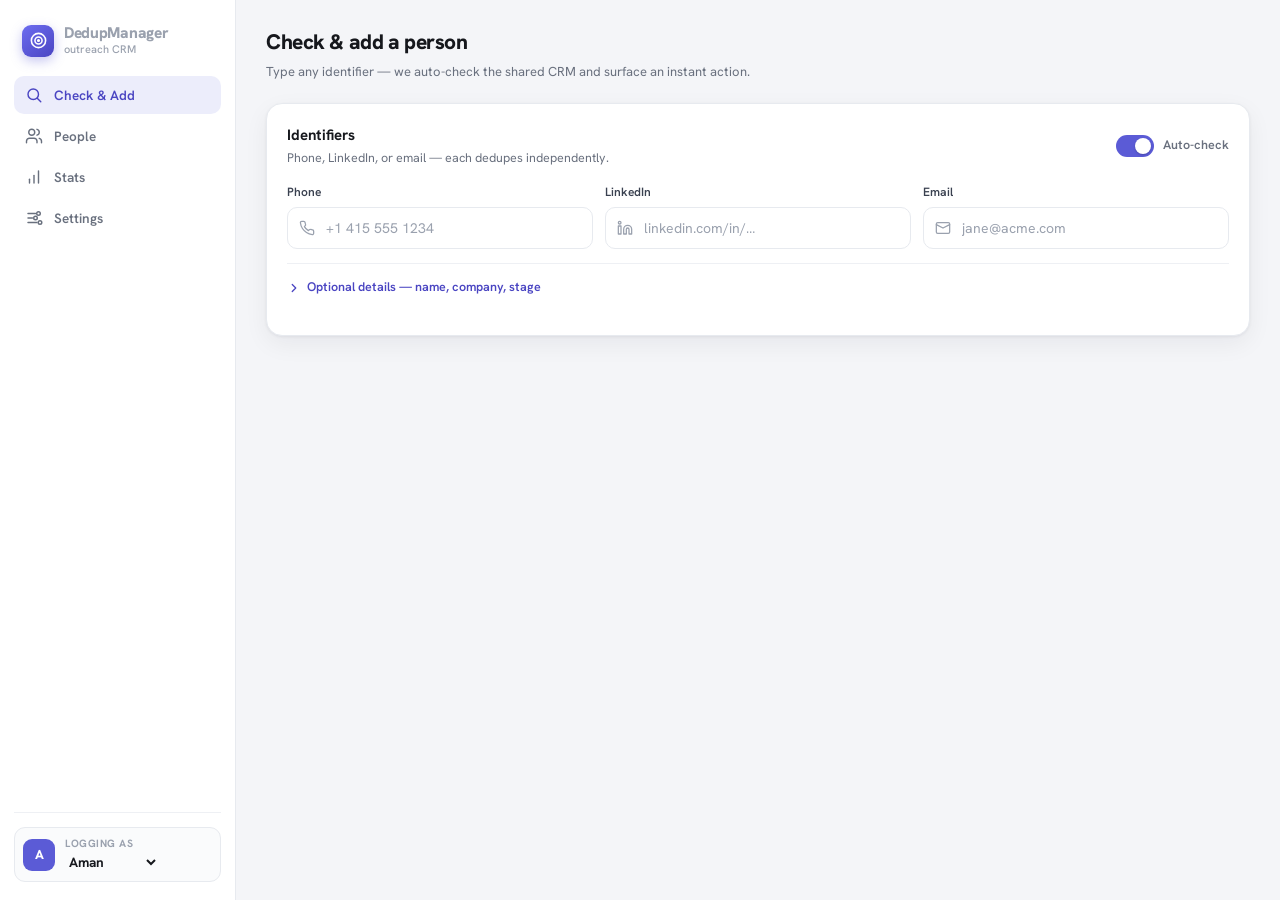
==== apps-script/Index.html @ 59e56442 "Redesign dashboard UI + smart canonicalization + one-click add UI (full redesign, vanilla / Apps Scr" ====
<!DOCTYPE html>
<html lang="en">
<head>
<base target="_top">
<meta charset="utf-8">
<meta name="viewport" content="width=device-width, initial-scale=1">
<!-- Vanilla HTML/CSS/JS only (Apps Script HtmlService sandbox — no framework/npm).
     Design: data-dense dashboard, ink + iris accent, per-stage hue system,
     Hanken Grotesk + JetBrains Mono (tabular figures), SVG icons, motion. -->
<link rel="preconnect" href="https://fonts.googleapis.com">
<link rel="preconnect" href="https://fonts.gstatic.com" crossorigin>
<link href="https://fonts.googleapis.com/css2?family=Hanken+Grotesk:wght@400;500;600;700;800&family=JetBrains+Mono:wght@400;500;600&display=swap" rel="stylesheet">
<style>
  :root{
    --bg:#f4f5f8; --surface:#ffffff; --surface-2:#fafbfc;
    --ink:#16181d; --muted:#69707e; --faint:#9aa1ae; --line:#e7eaef; --line-2:#eef0f4;
    --iris:#5b5bd6; --iris-ink:#4a45c2; --iris-soft:#ecedfb;
    --ok:#0e9f6e; --ok-soft:#e3f6ee; --warn:#d92d20; --warn-soft:#fdecea; --amber:#9a6406;
    --r:12px; --r-lg:16px;
    --sh-sm:0 1px 2px rgba(18,22,33,.05);
    --sh:0 1px 3px rgba(18,22,33,.06), 0 8px 24px rgba(18,22,33,.06);
    --sh-pop:0 12px 40px rgba(18,22,33,.14);
    --ease:cubic-bezier(.2,.7,.2,1);
  }
  *{box-sizing:border-box}
  html,body{margin:0;height:100%}
  body{background:var(--bg);color:var(--ink);
    font-family:'Hanken Grotesk',system-ui,-apple-system,sans-serif;
    font-size:14px;line-height:1.5;-webkit-font-smoothing:antialiased}
  .mono{font-family:'JetBrains Mono',ui-monospace,monospace;font-variant-numeric:tabular-nums;font-size:12.5px}
  .tnum{font-variant-numeric:tabular-nums}
  button{font-family:inherit;cursor:pointer}
  a{color:var(--iris-ink)}
  ::selection{background:var(--iris-soft)}

  /* ── App shell ─────────────────────────────────────────────── */
  .app{display:grid;grid-template-columns:236px 1fr;min-height:100vh}
  aside{background:var(--surface);border-right:1px solid var(--line);
    display:flex;flex-direction:column;padding:18px 14px;position:sticky;top:0;height:100vh}
  .brand{display:flex;align-items:center;gap:10px;padding:6px 8px 18px}
  .brand .logo{width:32px;height:32px;border-radius:9px;background:linear-gradient(140deg,#6d6df0,#4a45c2);
    display:grid;place-items:center;color:#fff;box-shadow:0 4px 12px rgba(91,91,214,.35)}
  .brand b{font-size:15.5px;font-weight:800;letter-spacing:-.02em;display:block;line-height:1.1}
  .brand span{font-size:11px;color:var(--faint);font-weight:500}
  nav{display:flex;flex-direction:column;gap:3px}
  .navbtn{display:flex;align-items:center;gap:11px;width:100%;border:0;background:transparent;
    color:var(--muted);font-weight:600;font-size:13.5px;padding:10px 11px;border-radius:10px;
    transition:background .16s var(--ease),color .16s var(--ease);text-align:left}
  .navbtn svg{width:18px;height:18px;flex:none;stroke-width:1.9}
  .navbtn:hover{background:var(--surface-2);color:var(--ink)}
  .navbtn[aria-current="page"]{background:var(--iris-soft);color:var(--iris-ink)}
  .navbtn:focus-visible{outline:2px solid var(--iris);outline-offset:2px}
  .side-foot{margin-top:auto;padding-top:14px;border-top:1px solid var(--line-2)}
  .whoami{display:flex;align-items:center;gap:10px;padding:8px;border-radius:11px;background:var(--surface-2);border:1px solid var(--line)}
  .ava{width:32px;height:32px;border-radius:9px;background:var(--iris);color:#fff;display:grid;place-items:center;
    font-weight:800;font-size:13px;flex:none}
  .whoami .lab{font-size:10.5px;color:var(--faint);font-weight:700;text-transform:uppercase;letter-spacing:.05em}
  .whoami select{border:0;background:transparent;font-family:inherit;font-weight:700;font-size:13.5px;color:var(--ink);
    padding:0;width:100%;cursor:pointer;outline:none}

  /* ── Main ──────────────────────────────────────────────────── */
  main{padding:26px 30px 80px;max-width:1080px;width:100%}
  .page-h{margin:0 0 4px;font-size:21px;font-weight:800;letter-spacing:-.02em}
  .page-sub{color:var(--muted);font-size:13px;margin:0 0 22px}
  .panel{animation:rise .32s var(--ease) both}
  @media (prefers-reduced-motion:reduce){.panel,.row-in{animation:none!important}}
  @keyframes rise{from{opacity:0;transform:translateY(8px)}to{opacity:1;transform:none}}

  .card{background:var(--surface);border:1px solid var(--line);border-radius:var(--r-lg);box-shadow:var(--sh);padding:20px}
  .card+.card{margin-top:16px}
  .card-h{display:flex;align-items:center;justify-content:space-between;gap:14px;margin-bottom:16px}
  .card-h h3{margin:0;font-size:15px;font-weight:700}
  .card-h p{margin:2px 0 0;color:var(--muted);font-size:12.5px}

  label.fl{display:block;font-weight:600;font-size:12px;color:#3a4150;margin:0 0 6px}
  .inwrap{position:relative}
  .inwrap>svg{position:absolute;left:12px;top:50%;transform:translateY(-50%);width:16px;height:16px;
    color:var(--faint);stroke-width:1.9;pointer-events:none}
  input,select,textarea{width:100%;font-family:inherit;font-size:14px;color:var(--ink);background:var(--surface);
    border:1px solid var(--line);border-radius:10px;padding:11px 12px;outline:none;transition:border .15s,box-shadow .15s}
  .inwrap input{padding-left:38px}
  input::placeholder{color:var(--faint)}
  input:focus,select:focus,textarea:focus{border-color:var(--iris);box-shadow:0 0 0 3px var(--iris-soft)}
  .grid3{display:grid;grid-template-columns:repeat(3,1fr);gap:12px}
  .field{margin-bottom:0}

  .btn{display:inline-flex;align-items:center;justify-content:center;gap:8px;border:0;border-radius:10px;
    padding:11px 16px;font-weight:700;font-size:13.5px;background:var(--ink);color:#fff;
    transition:transform .12s var(--ease),box-shadow .16s,filter .16s}
  .btn svg{width:16px;height:16px;stroke-width:2}
  .btn:hover{transform:translateY(-1px);box-shadow:0 6px 16px rgba(18,22,33,.18)}
  .btn:active{transform:translateY(0)}
  .btn:focus-visible{outline:2px solid var(--iris);outline-offset:2px}
  .btn.primary{background:var(--iris)}
  .btn.primary:hover{box-shadow:0 6px 18px rgba(91,91,214,.4)}
  .btn.ok{background:var(--ok)}
  .btn.ghost{background:var(--surface);color:var(--ink);border:1px solid var(--line)}
  .btn.ghost:hover{background:var(--surface-2);box-shadow:none}
  .btn:disabled{opacity:.5;pointer-events:none}

  /* switch */
  .switch{display:inline-flex;align-items:center;gap:9px;font-weight:600;font-size:12.5px;color:var(--muted);cursor:pointer}
  .switch input{position:absolute;opacity:0;width:0;height:0}
  .track{width:38px;height:22px;border-radius:20px;background:#cfd4dd;position:relative;transition:background .18s var(--ease);flex:none}
  .track:before{content:"";position:absolute;width:16px;height:16px;border-radius:50%;background:#fff;left:3px;top:3px;
    transition:transform .18s var(--ease);box-shadow:0 1px 2px rgba(0,0,0,.2)}
  .switch input:checked+.track{background:var(--iris)}
  .switch input:checked+.track:before{transform:translateX(16px)}
  .switch input:focus-visible+.track{outline:2px solid var(--iris);outline-offset:2px}

  /* disclosure */
  details.more{margin-top:14px;border-top:1px solid var(--line-2);padding-top:14px}
  details.more>summary{list-style:none;cursor:pointer;font-weight:600;font-size:12.5px;color:var(--iris-ink);
    display:inline-flex;align-items:center;gap:6px}
  details.more>summary::-webkit-details-marker{display:none}
  details.more>summary svg{width:14px;height:14px;transition:transform .18s var(--ease)}
  details.more[open]>summary svg{transform:rotate(90deg)}

  /* action bar + verdict */
  .actionbar{display:flex;align-items:center;gap:10px;margin-top:16px;padding-top:16px;border-top:1px solid var(--line-2);
    animation:rise .22s var(--ease) both}
  .chip{display:inline-flex;align-items:center;gap:7px;font-weight:700;font-size:12.5px;padding:6px 11px;border-radius:20px}
  .chip svg{width:14px;height:14px;stroke-width:2.2}
  .chip.ok{background:var(--ok-soft);color:#067a52}
  .chip.warn{background:var(--warn-soft);color:#b42318}
  .chip.idle{background:var(--surface-2);color:var(--muted)}
  .chip .spin{animation:spin .8s linear infinite}
  @keyframes spin{to{transform:rotate(360deg)}}
  .grow{flex:1}

  .reclist{margin-top:14px;display:flex;flex-direction:column;gap:8px}
  .rec{border:1px solid var(--line);border-radius:12px;padding:12px 14px;background:var(--surface-2);
    animation:rise .26s var(--ease) both}
  .rec .top{display:flex;align-items:center;gap:9px}
  .rec b{font-weight:700}
  .rec .meta{color:var(--muted);font-size:12px;margin-top:4px;display:flex;flex-wrap:wrap;gap:4px 10px}
  .rec .meta .mono{color:#414856}

  .pill{display:inline-block;font-size:11px;font-weight:700;padding:3px 9px;border-radius:20px;white-space:nowrap;letter-spacing:.01em}
  .matchtag{font-size:10.5px;font-weight:700;text-transform:uppercase;letter-spacing:.05em;color:var(--iris-ink);
    background:var(--iris-soft);padding:2px 7px;border-radius:6px}

  /* table */
  .tablewrap{overflow-x:auto;margin:0 -4px;border-radius:12px}
  table{width:100%;border-collapse:separate;border-spacing:0;white-space:nowrap}
  thead th{position:sticky;top:0;background:var(--surface);text-align:left;font-size:10.5px;text-transform:uppercase;
    letter-spacing:.05em;color:var(--faint);font-weight:700;padding:10px 12px;border-bottom:1px solid var(--line)}
  th.cust{color:var(--amber)}
  tbody td{padding:11px 12px;border-bottom:1px solid var(--line-2);font-size:13px;vertical-align:middle}
  tbody td.cust{background:#fffaf0}
  tbody tr{transition:background .12s}
  tbody tr:hover td{background:var(--surface-2)}
  tbody tr:hover td.cust{background:#fdf3df}
  td .nm{font-weight:600}
  td .sub{color:var(--faint);font-size:11.5px;margin-top:1px}
  td select{padding:6px 9px;border-radius:8px;font-weight:700;font-size:12px;border:1px solid var(--line)}

  /* stats */
  .kpis{display:grid;grid-template-columns:repeat(3,1fr);gap:14px;margin-bottom:16px}
  .kpi{background:var(--surface);border:1px solid var(--line);border-radius:var(--r);box-shadow:var(--sh-sm);padding:18px}
  .kpi .n{font-size:30px;font-weight:800;letter-spacing:-.03em}
  .kpi .l{color:var(--muted);font-size:12.5px;font-weight:600;margin-top:2px}
  .barrow{display:flex;align-items:center;gap:12px;margin:9px 0}
  .barrow .k{width:120px;font-weight:600;font-size:12.5px;flex:none;overflow:hidden;text-overflow:ellipsis}
  .bartrack{flex:1;height:9px;border-radius:6px;background:var(--line-2);overflow:hidden}
  .barfill{height:100%;border-radius:6px;transform-origin:left;animation:grow .5s var(--ease) both}
  @keyframes grow{from{transform:scaleX(0)}to{transform:scaleX(1)}}
  .barrow .v{width:34px;text-align:right;font-weight:700;font-size:12.5px}

  /* settings */
  .toggle{display:flex;align-items:center;justify-content:space-between;gap:16px;padding:13px 0;border-bottom:1px solid var(--line-2)}
  .toggle:last-of-type{border:0}
  .toggle .t{font-weight:600;font-size:13.5px}
  .toggle .d{color:var(--muted);font-size:12px;margin-top:1px}

  .empty{text-align:center;color:var(--muted);padding:30px;font-weight:500}
  .empty svg{width:30px;height:30px;color:var(--faint);margin-bottom:8px}
  .hide{display:none!important}

  /* toast */
  .toast{position:fixed;bottom:24px;left:50%;transform:translate(-50%,18px);background:var(--ink);color:#fff;
    padding:11px 18px;border-radius:11px;font-weight:600;font-size:13px;box-shadow:var(--sh-pop);
    opacity:0;pointer-events:none;transition:opacity .2s,transform .2s var(--ease);display:flex;align-items:center;gap:8px;z-index:100}
  .toast svg{width:16px;height:16px;color:#7fe3b3}
  .toast.show{opacity:1;transform:translate(-50%,0)}

  /* responsive */
  @media (max-width:860px){
    .app{grid-template-columns:1fr}
    aside{position:static;height:auto;flex-direction:row;align-items:center;gap:8px;padding:10px 12px;
      border-right:0;border-bottom:1px solid var(--line);overflow-x:auto}
    .brand{padding:0 6px 0 2px}.brand .txt{display:none}
    nav{flex-direction:row;gap:2px}
    .navbtn{padding:9px 11px}.navbtn .lab{display:none}
    .side-foot{margin:0 0 0 auto;padding:0;border:0}
    .whoami{padding:5px 8px}.whoami .lab{display:none}
    main{padding:20px 16px 70px}
    .grid3,.kpis{grid-template-columns:1fr}
    .actionbar{flex-wrap:wrap}
  }
</style>
</head>
<body>
<div class="app">
  <aside>
    <div class="brand">
      <span class="logo"><svg viewBox="0 0 24 24" width="19" height="19" fill="none" stroke="currentColor" stroke-width="2" stroke-linecap="round"><circle cx="12" cy="12" r="9"/><circle cx="12" cy="12" r="4.5"/><circle cx="12" cy="12" r="1" fill="currentColor"/></svg></span>
      <span class="txt"><b>DedupManager</b><span>outreach CRM</span></span>
    </div>
    <nav id="nav">
      <button class="navbtn" data-tab="check" aria-current="page" onclick="tab('check')">
        <svg viewBox="0 0 24 24" fill="none" stroke="currentColor" stroke-linecap="round" stroke-linejoin="round"><circle cx="11" cy="11" r="7"/><path d="m21 21-4.3-4.3"/></svg><span class="lab">Check &amp; Add</span></button>
      <button class="navbtn" data-tab="people" onclick="tab('people')">
        <svg viewBox="0 0 24 24" fill="none" stroke="currentColor" stroke-linecap="round" stroke-linejoin="round"><path d="M16 21v-2a4 4 0 0 0-4-4H6a4 4 0 0 0-4 4v2"/><circle cx="9" cy="7" r="4"/><path d="M22 21v-2a4 4 0 0 0-3-3.87"/><path d="M16 3.13a4 4 0 0 1 0 7.75"/></svg><span class="lab">People</span></button>
      <button class="navbtn" data-tab="stats" onclick="tab('stats')">
        <svg viewBox="0 0 24 24" fill="none" stroke="currentColor" stroke-linecap="round" stroke-linejoin="round"><line x1="12" y1="20" x2="12" y2="10"/><line x1="18" y1="20" x2="18" y2="4"/><line x1="6" y1="20" x2="6" y2="15"/></svg><span class="lab">Stats</span></button>
      <button class="navbtn" data-tab="settings" onclick="tab('settings')">
        <svg viewBox="0 0 24 24" fill="none" stroke="currentColor" stroke-linecap="round" stroke-linejoin="round"><line x1="4" y1="6" x2="14" y2="6"/><circle cx="18" cy="6" r="2.4"/><line x1="4" y1="12" x2="10" y2="12"/><circle cx="14" cy="12" r="2.4"/><line x1="4" y1="18" x2="16" y2="18"/><circle cx="20" cy="18" r="2.4"/></svg><span class="lab">Settings</span></button>
    </nav>
    <div class="side-foot">
      <div class="whoami">
        <span class="ava" id="meAva" aria-hidden="true">?</span>
        <div style="min-width:0">
          <div class="lab">Logging as</div>
          <label for="me" class="hide">Your name</label>
          <select id="me" onchange="saveMe()"></select>
        </div>
      </div>
    </div>
  </aside>

  <main>
    <!-- CHECK & ADD -->
    <section id="t-check" class="panel">
      <h1 class="page-h">Check &amp; add a person</h1>
      <p class="page-sub">Type any identifier — we auto-check the shared CRM and surface an instant action.</p>
      <div class="card">
        <div class="card-h">
          <div><h3>Identifiers</h3><p>Phone, LinkedIn, or email — each dedupes independently.</p></div>
          <label class="switch"><input type="checkbox" id="autochk" checked onchange="onAuto()"><span class="track"></span>Auto-check</label>
        </div>
        <div class="grid3">
          <div class="field"><label class="fl" for="f_phone">Phone</label>
            <div class="inwrap"><svg viewBox="0 0 24 24" fill="none" stroke="currentColor" stroke-linecap="round" stroke-linejoin="round"><path d="M22 16.9v3a2 2 0 0 1-2.2 2 19.8 19.8 0 0 1-8.6-3.1 19.5 19.5 0 0 1-6-6A19.8 19.8 0 0 1 2.1 4.2 2 2 0 0 1 4.1 2h3a2 2 0 0 1 2 1.7c.1 1 .4 1.9.7 2.8a2 2 0 0 1-.5 2.1L8.1 9.9a16 16 0 0 0 6 6l1.3-1.3a2 2 0 0 1 2.1-.4c.9.3 1.8.6 2.8.7a2 2 0 0 1 1.7 2z"/></svg>
              <input id="f_phone" inputmode="tel" placeholder="+1 415 555 1234" oninput="onId()"></div></div>
          <div class="field"><label class="fl" for="f_linkedin">LinkedIn</label>
            <div class="inwrap"><svg viewBox="0 0 24 24" fill="none" stroke="currentColor" stroke-linecap="round" stroke-linejoin="round"><path d="M16 8a6 6 0 0 1 6 6v7h-4v-7a2 2 0 0 0-4 0v7h-4v-7a6 6 0 0 1 6-6z"/><rect x="2" y="9" width="4" height="12"/><circle cx="4" cy="4" r="2"/></svg>
              <input id="f_linkedin" placeholder="linkedin.com/in/…" oninput="onId()"></div></div>
          <div class="field"><label class="fl" for="f_email">Email</label>
            <div class="inwrap"><svg viewBox="0 0 24 24" fill="none" stroke="currentColor" stroke-linecap="round" stroke-linejoin="round"><rect x="2" y="4" width="20" height="16" rx="2"/><path d="m22 7-10 5L2 7"/></svg>
              <input id="f_email" inputmode="email" placeholder="jane@acme.com" oninput="onId()"></div></div>
        </div>

        <details class="more" id="moreDet">
          <summary><svg viewBox="0 0 24 24" fill="none" stroke="currentColor" stroke-width="2.2" stroke-linecap="round" stroke-linejoin="round"><path d="m9 18 6-6-6-6"/></svg>Optional details — name, company, stage</summary>
          <div class="grid3" style="margin-top:14px">
            <div class="field"><label class="fl" for="f_name">Name</label><input id="f_name" placeholder="Jane Doe"></div>
            <div class="field"><label class="fl" for="f_company">Company</label><input id="f_company" placeholder="Acme"></div>
            <div class="field"><label class="fl" for="f_status">Stage</label><select id="f_status"></select></div>
          </div>
        </details>

        <div id="actionbar" class="actionbar hide" aria-live="polite"></div>
        <div id="reclist" class="reclist"></div>
      </div>
    </section>

    <!-- PEOPLE -->
    <section id="t-people" class="panel hide">
      <h1 class="page-h">People</h1>
      <p class="page-sub">Everyone the team has approached. Amber columns are yours, from the Sheet.</p>
      <div class="card">
        <div class="inwrap" style="margin-bottom:14px">
          <svg viewBox="0 0 24 24" fill="none" stroke="currentColor" stroke-linecap="round" stroke-linejoin="round"><circle cx="11" cy="11" r="7"/><path d="m21 21-4.3-4.3"/></svg>
          <label for="q" class="hide">Search people</label>
          <input id="q" placeholder="Search name, company, phone, email, teammate, any column…" oninput="debouncedSearch()">
        </div>
        <div class="tablewrap" id="peopleList"><div class="empty">Loading…</div></div>
      </div>
    </section>

    <!-- STATS -->
    <section id="t-stats" class="panel hide">
      <h1 class="page-h">Stats</h1>
      <p class="page-sub">Coverage across the team and the pipeline.</p>
      <div class="kpis" id="kpis"></div>
      <div class="card"><div class="card-h"><h3>By teammate</h3></div><div id="byPerson"></div></div>
      <div class="card"><div class="card-h"><h3>By stage</h3></div><div id="byStage"></div></div>
    </section>

    <!-- SETTINGS -->
    <section id="t-settings" class="panel hide">
      <h1 class="page-h">Settings</h1>
      <p class="page-sub">Stages and matching strictness. Syncs to every extension within minutes.</p>
      <div class="card">
        <div class="card-h"><div><h3>Pipeline stages</h3><p>Comma-separated. First is the default for new people.</p></div></div>
        <input id="s_stages" placeholder="New,Contacted,Replied,Meeting,Won,Lost">
        <div class="card-h" style="margin:22px 0 6px"><h3>Matching robustness</h3></div>
        <div id="knobs"></div>
        <div style="margin-top:18px"><button class="btn primary" onclick="saveSettings()">Save settings</button></div>
      </div>
    </section>
  </main>
</div>
<div class="toast" id="toast" role="status" aria-live="polite"></div>

<script>
  var TEAM = ['Aman','Vedant','Teammate 3']; // edit to your names
  var SETTINGS = {}, STAGES = ['New'];
  var KNOBS = [
    ['email_strip_plus','Ignore +tags in email','jane+sales@x.com → jane@x.com'],
    ['email_ignore_dots','Ignore dots in email','j.a.ne@gmail → jane@gmail'],
    ['linkedin_slug_only','LinkedIn slug only','Match on /in/<slug>, ignore url noise'],
    ['phone_match_last10','Phone: ignore country code','Compare the last 10 digits'],
    ['reddit_strip_prefix','Normalize Reddit handles','Strip u/ and /user/, lowercase'],
    ['fuzzy_name_company','Fuzzy name + company','Merge same name + company without a shared id']
  ];
  var PREFERRED=['name','company','phone','linkedin','email','reddit','status','added_by','updated_at','notes'];
  var HIDDEN=['id','added_at','updated_by'];
  var STAGE_MAP={'new':'slate','contacted':'sky','replied':'violet','meeting':'amber','interested':'violet',
    'qualified':'teal','negotiating':'amber','won':'emerald','closed':'emerald','lost':'rose','no-reply':'slate','no reply':'slate'};
  var HUES=['slate','sky','violet','amber','emerald','rose','teal','indigo'];
  var HUE_COLORS={slate:['#edf0f4','#48536b'],sky:['#e5f0fd','#0b68c4'],violet:['#f0ecfd','#6b45d8'],
    amber:['#fbf0da','#9a6406'],emerald:['#e1f5ec','#08875a'],rose:['#fbe9e8','#c42b26'],
    teal:['#def3f1','#0b7a74'],indigo:['#e9e9fb','#4a45c2']};

  var ICON={
    check:'<svg viewBox="0 0 24 24" fill="none" stroke="currentColor" stroke-linecap="round" stroke-linejoin="round"><path d="M22 11.1V12a10 10 0 1 1-5.9-9.1"/><path d="m9 11 3 3L22 4"/></svg>',
    warn:'<svg viewBox="0 0 24 24" fill="none" stroke="currentColor" stroke-linecap="round" stroke-linejoin="round"><path d="m21.7 18-8-14a2 2 0 0 0-3.4 0l-8 14A2 2 0 0 0 4 21h16a2 2 0 0 0 1.7-3z"/><line x1="12" y1="9" x2="12" y2="13.5"/><line x1="12" y1="17" x2="12.01" y2="17"/></svg>',
    spin:'<svg class="spin" viewBox="0 0 24 24" fill="none" stroke="currentColor" stroke-linecap="round"><path d="M21 12a9 9 0 1 1-6.2-8.5"/></svg>',
    plus:'<svg viewBox="0 0 24 24" fill="none" stroke="currentColor" stroke-linecap="round"><line x1="12" y1="5" x2="12" y2="19"/><line x1="5" y1="12" x2="19" y2="12"/></svg>',
    merge:'<svg viewBox="0 0 24 24" fill="none" stroke="currentColor" stroke-linecap="round" stroke-linejoin="round"><circle cx="18" cy="18" r="3"/><circle cx="6" cy="6" r="3"/><path d="M6 21V9a9 9 0 0 0 9 9"/></svg>',
    users:'<svg viewBox="0 0 24 24" fill="none" stroke="currentColor" stroke-linecap="round" stroke-linejoin="round"><path d="M16 21v-2a4 4 0 0 0-4-4H6a4 4 0 0 0-4 4v2"/><circle cx="9" cy="7" r="4"/></svg>'
  };

  function $(id){return document.getElementById(id)}
  function esc(s){return String(s==null?'':s).replace(/[&<>"]/g,function(m){return({'&':'&amp;','<':'&lt;','>':'&gt;','"':'&quot;'})[m]})}

  function init(){
    var sel=$('me'); TEAM.forEach(function(n){var o=document.createElement('option');o.value=n;o.textContent=n;sel.appendChild(o)});
    var saved=localStorage.getItem('dedup_me'); if(saved&&TEAM.indexOf(saved)>=0) sel.value=saved;
    setAva();
    google.script.run.withSuccessHandler(function(r){
      SETTINGS=r.settings||{};
      STAGES=String(SETTINGS.stages||'New').split(',').map(function(s){return s.trim()}).filter(Boolean);
      fillStages(); renderKnobs();
    }).apiBootstrap();
  }
  function saveMe(){localStorage.setItem('dedup_me',$('me').value);setAva()}
  function setAva(){$('meAva').textContent=($('me').value||'?').charAt(0).toUpperCase()}
  function fillStages(){$('f_status').innerHTML=STAGES.map(function(s){return '<option>'+esc(s)+'</option>'}).join('')}

  function tab(name){
    ['check','people','stats','settings'].forEach(function(t){$('t-'+t).classList.toggle('hide',t!==name)});
    document.querySelectorAll('.navbtn').forEach(function(b){
      if(b.dataset.tab===name)b.setAttribute('aria-current','page');else b.removeAttribute('aria-current')});
    var p=$('t-'+name); p.classList.remove('panel'); void p.offsetWidth; p.classList.add('panel');
    if(name==='people') doSearch();
    if(name==='stats') loadStats();
    if(name==='settings') $('s_stages').value=SETTINGS.stages||'';
  }

  // stage pill / hue
  function stageHue(name){var k=String(name||'').toLowerCase().trim();if(STAGE_MAP[k])return STAGE_MAP[k];
    var h=0;for(var i=0;i<k.length;i++)h=(h*31+k.charCodeAt(i))>>>0;return HUES[h%HUES.length]}
  function pill(name){var c=HUE_COLORS[stageHue(name)];return '<span class="pill" style="background:'+c[0]+';color:'+c[1]+'">'+esc(name||'—')+'</span>'}

  // ── Check & Add: auto-check + instant one-click add ──────────
  var autoOn=true, lastHits=[], checkTimer=null;
  function candidate(){return {phone:$('f_phone').value.trim(),linkedin:$('f_linkedin').value.trim(),
    email:$('f_email').value.trim(),name:$('f_name').value.trim(),company:$('f_company').value.trim(),status:$('f_status').value}}
  function hasId(c){return c.phone||c.linkedin||c.email}
  function onAuto(){autoOn=$('autochk').checked;onId()}

  function onId(){
    var c=candidate();
    if(!hasId(c)){hideAction();return}
    showAction(undefined);                 // instant Add button, state unknown
    if(autoOn){clearTimeout(checkTimer);checkTimer=setTimeout(runCheck,300)}
  }
  function runCheck(){
    var c=candidate(); if(!hasId(c)){hideAction();return}
    showAction(null);                      // "checking…"
    google.script.run.withSuccessHandler(function(r){lastHits=r.hits||[];showAction(lastHits)}).apiCheck(c);
  }
  function hideAction(){$('actionbar').classList.add('hide');$('reclist').innerHTML='';lastHits=[]}

  function showAction(hits){
    var bar=$('actionbar'); bar.classList.remove('hide');
    var chip;
    if(hits===undefined) chip='<span class="chip idle">'+(autoOn?ICON.spin+'ready':'fill &amp; check')+'</span>';
    else if(hits===null) chip='<span class="chip idle">'+ICON.spin+'checking…</span>';
    else if(hits.length) chip='<span class="chip warn">'+ICON.warn+'matches '+esc(hits[0].contact.name||'existing')+(hits.length>1?(' +'+(hits.length-1)):'')+'</span>';
    else chip='<span class="chip ok">'+ICON.check+'new person</span>';
    var dup=hits&&hits.length;
    var manual=autoOn?'':'<button class="btn ghost" onclick="runCheck()">Check</button>';
    bar.innerHTML=chip+'<span class="grow"></span>'+manual+
      '<button class="btn '+(dup?'primary':'ok')+'" onclick="save()">'+(dup?ICON.merge+'Merge &amp; save':ICON.plus+'Add person')+'</button>'+
      '<button class="btn ghost" onclick="resetForm()">Clear</button>';
    $('reclist').innerHTML = dup ? hits.map(recCard).join('') : '';
  }
  function recCard(h){var p=h.contact;
    return '<div class="rec"><div class="top"><b>'+esc(p.name||'(no name)')+'</b>'+
      (p.company?'<span style="color:var(--muted)"> · '+esc(p.company)+'</span>':'')+
      '<span class="grow"></span><span class="matchtag">matched '+esc(h.reason)+'</span>'+pill(p.status)+'</div>'+
      '<div class="meta"><span>owner '+esc(p.added_by)+'</span>'+ids(p)+'</div></div>'}
  function ids(p){return ['phone','linkedin','email','reddit'].filter(function(f){return p[f]})
    .map(function(f){return '<span class="mono">'+esc(String(p[f]))+'</span>'}).join('')}

  function save(){
    var c=candidate(); c.added_by=$('me').value;
    var btns=$('actionbar').querySelectorAll('button'); btns.forEach(function(b){b.disabled=true});
    google.script.run.withSuccessHandler(function(res){
      if(res.ok){toast(res.merged?'Merged into existing record':'Person added');resetForm()}
      else{toast('Error: '+res.error);btns.forEach(function(b){b.disabled=false})}
    }).apiUpsert(c);
  }
  function resetForm(){['f_phone','f_linkedin','f_email','f_name','f_company'].forEach(function(i){$(i).value=''});
    $('moreDet').open=false; hideAction()}

  // ── People ───────────────────────────────────────────────────
  var searchTimer=null;
  function debouncedSearch(){clearTimeout(searchTimer);searchTimer=setTimeout(doSearch,220)}
  function doSearch(){google.script.run.withSuccessHandler(renderPeople).apiSearch($('q').value)}
  function renderPeople(r){
    if(!r.contacts.length){$('peopleList').innerHTML='<div class="empty">'+ICON.users+'<div>No people yet. Add your first from “Check &amp; Add”.</div></div>';return}
    var seen={}; r.contacts.forEach(function(c){for(var k in c)seen[k]=1});
    var cols=PREFERRED.filter(function(k){return seen[k]})
      .concat(Object.keys(seen).filter(function(k){return PREFERRED.indexOf(k)<0&&HIDDEN.indexOf(k)<0}));
    var custom=cols.filter(function(k){return PREFERRED.indexOf(k)<0});
    var head=cols.map(function(k){return '<th'+(custom.indexOf(k)>=0?' class="cust"':'')+'>'+esc(k)+'</th>'}).join('');
    var body=r.contacts.map(function(c){
      return '<tr>'+cols.map(function(k){
        var isC=custom.indexOf(k)>=0, cc=isC?' class="cust"':'';
        if(k==='status'){var hue=HUE_COLORS[stageHue(c.status)];
          return '<td><select aria-label="Stage" style="background:'+hue[0]+';color:'+hue[1]+';border-color:transparent" onchange="updateStatus(\''+esc(c.id)+'\',this.value,this)">'+
            STAGES.map(function(s){return '<option'+(s===c.status?' selected':'')+'>'+esc(s)+'</option>'}).join('')+'</select></td>'}
        if(k==='name')return '<td><div class="nm">'+esc(c.name||'—')+'</div>'+(c.linkedin||c.email?'<div class="sub mono">'+esc(c.linkedin||c.email)+'</div>':'')+'</td>';
        if(k==='phone'||k==='email'||k==='linkedin'||k==='reddit')return '<td'+cc+'><span class="mono">'+esc(trunc(c[k]))+'</span></td>';
        if(k==='updated_at')return '<td'+cc+'>'+fmtDate(c[k])+'</td>';
        return '<td'+cc+'>'+esc(trunc(c[k]))+'</td>';
      }).join('')+'</tr>';
    }).join('');
    $('peopleList').innerHTML='<table><thead><tr>'+head+'</tr></thead><tbody>'+body+'</tbody></table>';
  }
  function trunc(v){v=v==null?'':String(v);return v.length>52?v.slice(0,49)+'…':v}
  function updateStatus(id,status,el){
    if(el){var c=HUE_COLORS[stageHue(status)];el.style.background=c[0];el.style.color=c[1]}
    google.script.run.withSuccessHandler(function(){toast('Stage updated')}).apiUpdate({id:id,status:status,added_by:$('me').value});
  }

  // ── Stats ────────────────────────────────────────────────────
  function loadStats(){
    google.script.run.withSuccessHandler(function(s){
      $('kpis').innerHTML=kpi(s.total,'People in CRM')+kpi(Object.keys(s.byPerson).length,'Active teammates')+kpi(Object.keys(s.byStage).length,'Stages in use');
      $('byPerson').innerHTML=bars(s.byPerson,false);$('byStage').innerHTML=bars(s.byStage,true);
    }).apiStats();
  }
  function kpi(n,l){return '<div class="kpi"><div class="n tnum">'+n+'</div><div class="l">'+esc(l)+'</div></div>'}
  function bars(obj,byStage){
    var keys=Object.keys(obj).sort(function(a,b){return obj[b]-obj[a]});
    if(!keys.length)return '<div class="empty">No data yet.</div>';
    var max=Math.max.apply(null,keys.map(function(k){return obj[k]}));
    return keys.map(function(k){var col=byStage?HUE_COLORS[stageHue(k)][1]:'var(--iris)';
      return '<div class="barrow"><div class="k">'+esc(k)+'</div><div class="bartrack">'+
        '<div class="barfill" style="width:'+Math.max(5,obj[k]/max*100)+'%;background:'+col+'"></div></div>'+
        '<div class="v tnum">'+obj[k]+'</div></div>'}).join('');
  }

  // ── Settings ─────────────────────────────────────────────────
  function renderKnobs(){
    $('knobs').innerHTML=KNOBS.map(function(k){var on=!!SETTINGS[k[0]];
      return '<div class="toggle"><div><div class="t">'+esc(k[1])+'</div><div class="d">'+esc(k[2])+'</div></div>'+
        '<label class="switch"><input type="checkbox" id="k_'+k[0]+'"'+(on?' checked':'')+'><span class="track"></span></label></div>';
    }).join('')+
    '<div class="toggle"><div><div class="t">Fuzzy threshold</div><div class="d">0.70 loose – 0.95 strict</div></div>'+
    '<input id="k_fuzzy_threshold" class="tnum" type="number" step="0.05" min="0.5" max="0.99" value="'+(SETTINGS.fuzzy_threshold||0.85)+'" style="width:92px"></div>';
  }
  function saveSettings(){
    var patch={}; KNOBS.forEach(function(k){patch[k[0]]=$('k_'+k[0]).checked});
    patch.fuzzy_threshold=Number($('k_fuzzy_threshold').value)||0.85;
    patch.stages=$('s_stages').value.trim()||SETTINGS.stages;
    google.script.run.withSuccessHandler(function(r){
      SETTINGS=r.settings; STAGES=String(SETTINGS.stages||'New').split(',').map(function(s){return s.trim()}).filter(Boolean);
      fillStages(); toast('Settings saved');
    }).apiSettings(patch);
  }

  // ── utils ────────────────────────────────────────────────────
  function fmtDate(iso){var d=new Date(iso);return isNaN(d)?esc(iso):d.toLocaleDateString(undefined,{month:'short',day:'numeric'})}
  function toast(m){var t=$('toast');t.innerHTML=ICON.check+esc(m);t.classList.add('show');clearTimeout(toast._t);toast._t=setTimeout(function(){t.classList.remove('show')},2400)}
  init();
</script>
</body>
</html>
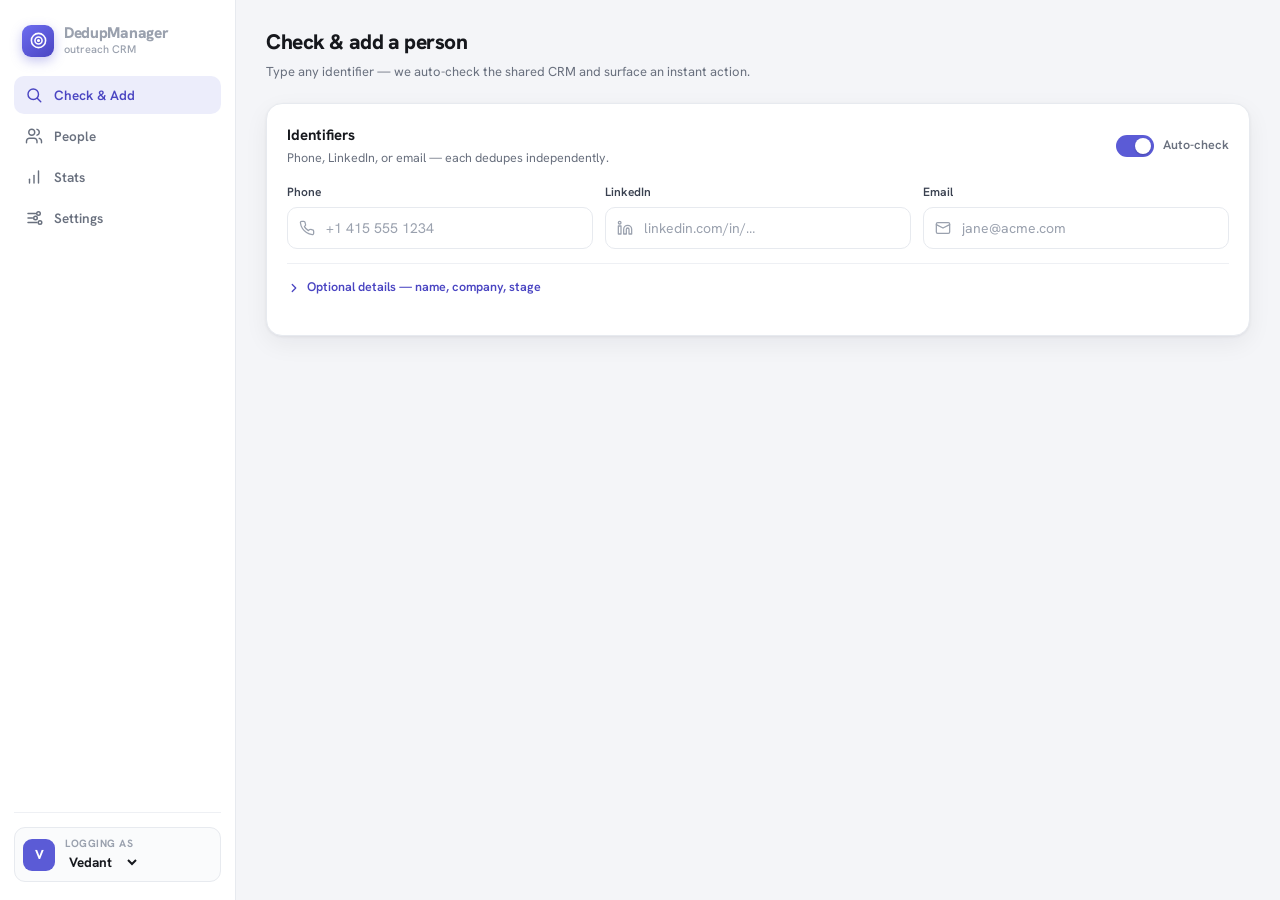
==== commit 14e41b43: "Set real team names: Vedant, Rahul, Saksham Co-Authored-By: Claude Opus 4.8 <noreply@anthropic.com>" ====
--- a/apps-script/Index.html
+++ b/apps-script/Index.html
@@ -154,6 +154,12 @@
   td .nm{font-weight:600}
   td .sub{color:var(--faint);font-size:11.5px;margin-top:1px}
   td select{padding:6px 9px;border-radius:8px;font-weight:700;font-size:12px;border:1px solid var(--line)}
+  .del{display:inline-flex;align-items:center;justify-content:center;border:1px solid var(--line);background:var(--surface);
+    color:var(--faint);border-radius:8px;width:30px;height:30px;padding:0;transition:.14s var(--ease)}
+  .del svg{width:15px;height:15px;stroke-width:1.9}
+  .del:hover{color:var(--warn);border-color:var(--warn-soft);background:var(--warn-soft)}
+  .del:focus-visible{outline:2px solid var(--warn);outline-offset:2px}
+  .del.arm{width:auto;padding:0 11px;font-weight:700;font-size:12px;color:#fff;background:var(--warn);border-color:var(--warn)}
 
   /* stats */
   .kpis{display:grid;grid-template-columns:repeat(3,1fr);gap:14px;margin-bottom:16px}
@@ -305,7 +311,7 @@
 <div class="toast" id="toast" role="status" aria-live="polite"></div>
 
 <script>
-  var TEAM = ['Aman','Vedant','Teammate 3']; // edit to your names
+  var TEAM = ['Vedant','Rahul','Saksham']; // edit to your names
   var SETTINGS = {}, STAGES = ['New'];
   var KNOBS = [
     ['email_strip_plus','Ignore +tags in email','jane+sales@x.com → jane@x.com'],
@@ -330,7 +336,8 @@
     spin:'<svg class="spin" viewBox="0 0 24 24" fill="none" stroke="currentColor" stroke-linecap="round"><path d="M21 12a9 9 0 1 1-6.2-8.5"/></svg>',
     plus:'<svg viewBox="0 0 24 24" fill="none" stroke="currentColor" stroke-linecap="round"><line x1="12" y1="5" x2="12" y2="19"/><line x1="5" y1="12" x2="19" y2="12"/></svg>',
     merge:'<svg viewBox="0 0 24 24" fill="none" stroke="currentColor" stroke-linecap="round" stroke-linejoin="round"><circle cx="18" cy="18" r="3"/><circle cx="6" cy="6" r="3"/><path d="M6 21V9a9 9 0 0 0 9 9"/></svg>',
-    users:'<svg viewBox="0 0 24 24" fill="none" stroke="currentColor" stroke-linecap="round" stroke-linejoin="round"><path d="M16 21v-2a4 4 0 0 0-4-4H6a4 4 0 0 0-4 4v2"/><circle cx="9" cy="7" r="4"/></svg>'
+    users:'<svg viewBox="0 0 24 24" fill="none" stroke="currentColor" stroke-linecap="round" stroke-linejoin="round"><path d="M16 21v-2a4 4 0 0 0-4-4H6a4 4 0 0 0-4 4v2"/><circle cx="9" cy="7" r="4"/></svg>',
+    trash:'<svg viewBox="0 0 24 24" fill="none" stroke="currentColor" stroke-linecap="round" stroke-linejoin="round"><path d="M3 6h18"/><path d="M8 6V4a1 1 0 0 1 1-1h6a1 1 0 0 1 1 1v2m2 0v14a2 2 0 0 1-2 2H7a2 2 0 0 1-2-2V6"/><line x1="10" y1="11" x2="10" y2="17"/><line x1="14" y1="11" x2="14" y2="17"/></svg>'
   };
 
   function $(id){return document.getElementById(id)}
@@ -366,7 +373,7 @@
   function pill(name){var c=HUE_COLORS[stageHue(name)];return '<span class="pill" style="background:'+c[0]+';color:'+c[1]+'">'+esc(name||'—')+'</span>'}
 
   // ── Check & Add: auto-check + instant one-click add ──────────
-  var autoOn=true, lastHits=[], checkTimer=null;
+  var autoOn=true, lastHits=[], checkTimer=null, checkSeq=0;
   function candidate(){return {phone:$('f_phone').value.trim(),linkedin:$('f_linkedin').value.trim(),
     email:$('f_email').value.trim(),name:$('f_name').value.trim(),company:$('f_company').value.trim(),status:$('f_status').value}}
   function hasId(c){return c.phone||c.linkedin||c.email}
@@ -374,14 +381,19 @@
 
   function onId(){
     var c=candidate();
+    checkSeq++;                            // any edit invalidates in-flight checks
     if(!hasId(c)){hideAction();return}
     showAction(undefined);                 // instant Add button, state unknown
-    if(autoOn){clearTimeout(checkTimer);checkTimer=setTimeout(runCheck,300)}
+    if(autoOn){clearTimeout(checkTimer);checkTimer=setTimeout(runCheck,400)}
   }
   function runCheck(){
     var c=candidate(); if(!hasId(c)){hideAction();return}
     showAction(null);                      // "checking…"
-    google.script.run.withSuccessHandler(function(r){lastHits=r.hits||[];showAction(lastHits)}).apiCheck(c);
+    var my=++checkSeq;
+    google.script.run.withSuccessHandler(function(r){
+      if(my!==checkSeq) return;            // stale reply (input changed since) — ignore
+      lastHits=r.hits||[]; showAction(lastHits);
+    }).apiCheck(c);
   }
   function hideAction(){$('actionbar').classList.add('hide');$('reclist').innerHTML='';lastHits=[]}
 
@@ -428,7 +440,7 @@
     var cols=PREFERRED.filter(function(k){return seen[k]})
       .concat(Object.keys(seen).filter(function(k){return PREFERRED.indexOf(k)<0&&HIDDEN.indexOf(k)<0}));
     var custom=cols.filter(function(k){return PREFERRED.indexOf(k)<0});
-    var head=cols.map(function(k){return '<th'+(custom.indexOf(k)>=0?' class="cust"':'')+'>'+esc(k)+'</th>'}).join('');
+    var head=cols.map(function(k){return '<th'+(custom.indexOf(k)>=0?' class="cust"':'')+'>'+esc(k)+'</th>'}).join('')+'<th></th>';
     var body=r.contacts.map(function(c){
       return '<tr>'+cols.map(function(k){
         var isC=custom.indexOf(k)>=0, cc=isC?' class="cust"':'';
@@ -439,7 +451,7 @@
         if(k==='phone'||k==='email'||k==='linkedin'||k==='reddit')return '<td'+cc+'><span class="mono">'+esc(trunc(c[k]))+'</span></td>';
         if(k==='updated_at')return '<td'+cc+'>'+fmtDate(c[k])+'</td>';
         return '<td'+cc+'>'+esc(trunc(c[k]))+'</td>';
-      }).join('')+'</tr>';
+      }).join('')+'<td><button class="del" aria-label="Delete '+esc(c.name||'person')+'" title="Delete" onclick="delPerson(\''+esc(c.id)+'\',this)">'+ICON.trash+'</button></td></tr>';
     }).join('');
     $('peopleList').innerHTML='<table><thead><tr>'+head+'</tr></thead><tbody>'+body+'</tbody></table>';
   }
@@ -447,6 +459,15 @@
   function updateStatus(id,status,el){
     if(el){var c=HUE_COLORS[stageHue(status)];el.style.background=c[0];el.style.color=c[1]}
     google.script.run.withSuccessHandler(function(){toast('Stage updated')}).apiUpdate({id:id,status:status,added_by:$('me').value});
+  }
+  function delPerson(id,el){
+    if(el.dataset.armed==='1'){
+      el.disabled=true;
+      google.script.run.withSuccessHandler(function(r){toast(r.ok?'Person deleted':'Error: '+r.error);doSearch()}).apiDelete({id:id});
+      return;
+    }
+    el.dataset.armed='1'; el.classList.add('arm'); el.innerHTML='Delete?';
+    clearTimeout(el._t); el._t=setTimeout(function(){el.dataset.armed='0';el.classList.remove('arm');el.innerHTML=ICON.trash},2600);
   }
 
   // ── Stats ────────────────────────────────────────────────────
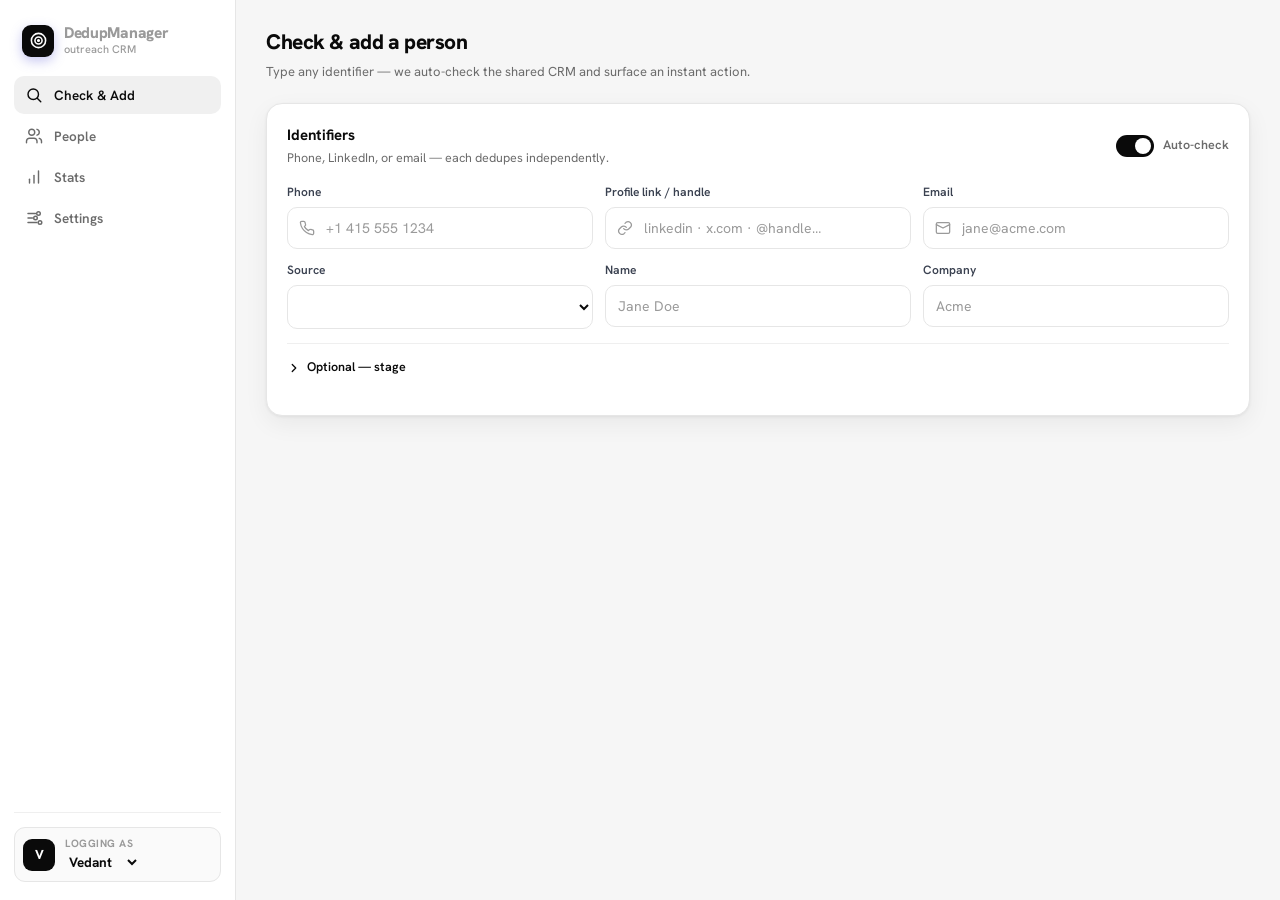
==== commit 9c7c2707: "Black & white redesign + live active/manual mode switch (no reload) - content.js: storage.onChanged " ====
--- a/apps-script/Index.html
+++ b/apps-script/Index.html
@@ -12,14 +12,14 @@
 <link href="https://fonts.googleapis.com/css2?family=Hanken+Grotesk:wght@400;500;600;700;800&family=JetBrains+Mono:wght@400;500;600&display=swap" rel="stylesheet">
 <style>
   :root{
-    --bg:#f4f5f8; --surface:#ffffff; --surface-2:#fafbfc;
-    --ink:#16181d; --muted:#69707e; --faint:#9aa1ae; --line:#e7eaef; --line-2:#eef0f4;
-    --iris:#5b5bd6; --iris-ink:#4a45c2; --iris-soft:#ecedfb;
-    --ok:#0e9f6e; --ok-soft:#e3f6ee; --warn:#d92d20; --warn-soft:#fdecea; --amber:#9a6406;
+    --bg:#f6f6f6; --surface:#ffffff; --surface-2:#fafafa;
+    --ink:#0a0a0a; --muted:#6b6b6b; --faint:#9a9a9a; --line:#e6e6e6; --line-2:#efefef;
+    --iris:#0a0a0a; --iris-ink:#0a0a0a; --iris-soft:#f0f0f0;
+    --ok:#0a0a0a; --ok-soft:#f4f4f4; --warn:#0a0a0a; --warn-soft:#0a0a0a; --amber:#3a3a3a;
     --r:12px; --r-lg:16px;
-    --sh-sm:0 1px 2px rgba(18,22,33,.05);
-    --sh:0 1px 3px rgba(18,22,33,.06), 0 8px 24px rgba(18,22,33,.06);
-    --sh-pop:0 12px 40px rgba(18,22,33,.14);
+    --sh-sm:0 1px 2px rgba(0,0,0,.05);
+    --sh:0 1px 3px rgba(0,0,0,.06), 0 8px 24px rgba(0,0,0,.06);
+    --sh-pop:0 12px 40px rgba(0,0,0,.16);
     --ease:cubic-bezier(.2,.7,.2,1);
   }
   *{box-sizing:border-box}
@@ -38,7 +38,7 @@
   aside{background:var(--surface);border-right:1px solid var(--line);
     display:flex;flex-direction:column;padding:18px 14px;position:sticky;top:0;height:100vh}
   .brand{display:flex;align-items:center;gap:10px;padding:6px 8px 18px}
-  .brand .logo{width:32px;height:32px;border-radius:9px;background:linear-gradient(140deg,#6d6df0,#4a45c2);
+  .brand .logo{width:32px;height:32px;border-radius:9px;background:#0a0a0a;
     display:grid;place-items:center;color:#fff;box-shadow:0 4px 12px rgba(91,91,214,.35)}
   .brand b{font-size:15.5px;font-weight:800;letter-spacing:-.02em;display:block;line-height:1.1}
   .brand span{font-size:11px;color:var(--faint);font-weight:500}
@@ -121,9 +121,9 @@
     animation:rise .22s var(--ease) both}
   .chip{display:inline-flex;align-items:center;gap:7px;font-weight:700;font-size:12.5px;padding:6px 11px;border-radius:20px}
   .chip svg{width:14px;height:14px;stroke-width:2.2}
-  .chip.ok{background:var(--ok-soft);color:#067a52}
-  .chip.warn{background:var(--warn-soft);color:#b42318}
-  .chip.idle{background:var(--surface-2);color:var(--muted)}
+  .chip.ok{background:#f2f2f2;color:#0a0a0a;border:1px solid var(--line)}
+  .chip.warn{background:#0a0a0a;color:#fff}
+  .chip.idle{background:var(--surface-2);color:var(--muted);border:1px solid var(--line)}
   .chip .spin{animation:spin .8s linear infinite}
   @keyframes spin{to{transform:rotate(360deg)}}
   .grow{flex:1}
@@ -147,10 +147,10 @@
     letter-spacing:.05em;color:var(--faint);font-weight:700;padding:10px 12px;border-bottom:1px solid var(--line)}
   th.cust{color:var(--amber)}
   tbody td{padding:11px 12px;border-bottom:1px solid var(--line-2);font-size:13px;vertical-align:middle}
-  tbody td.cust{background:#fffaf0}
+  tbody td.cust{background:#f7f7f7}
   tbody tr{transition:background .12s}
   tbody tr:hover td{background:var(--surface-2)}
-  tbody tr:hover td.cust{background:#fdf3df}
+  tbody tr:hover td.cust{background:#efefef}
   td .nm{font-weight:600}
   td .sub{color:var(--faint);font-size:11.5px;margin-top:1px}
   td select{padding:6px 9px;border-radius:8px;font-weight:700;font-size:12px;border:1px solid var(--line)}
@@ -249,20 +249,25 @@
           <div class="field"><label class="fl" for="f_phone">Phone</label>
             <div class="inwrap"><svg viewBox="0 0 24 24" fill="none" stroke="currentColor" stroke-linecap="round" stroke-linejoin="round"><path d="M22 16.9v3a2 2 0 0 1-2.2 2 19.8 19.8 0 0 1-8.6-3.1 19.5 19.5 0 0 1-6-6A19.8 19.8 0 0 1 2.1 4.2 2 2 0 0 1 4.1 2h3a2 2 0 0 1 2 1.7c.1 1 .4 1.9.7 2.8a2 2 0 0 1-.5 2.1L8.1 9.9a16 16 0 0 0 6 6l1.3-1.3a2 2 0 0 1 2.1-.4c.9.3 1.8.6 2.8.7a2 2 0 0 1 1.7 2z"/></svg>
               <input id="f_phone" inputmode="tel" placeholder="+1 415 555 1234" oninput="onId()"></div></div>
-          <div class="field"><label class="fl" for="f_linkedin">LinkedIn</label>
-            <div class="inwrap"><svg viewBox="0 0 24 24" fill="none" stroke="currentColor" stroke-linecap="round" stroke-linejoin="round"><path d="M16 8a6 6 0 0 1 6 6v7h-4v-7a2 2 0 0 0-4 0v7h-4v-7a6 6 0 0 1 6-6z"/><rect x="2" y="9" width="4" height="12"/><circle cx="4" cy="4" r="2"/></svg>
-              <input id="f_linkedin" placeholder="linkedin.com/in/…" oninput="onId()"></div></div>
+          <div class="field"><label class="fl" for="f_link">Profile link / handle</label>
+            <div class="inwrap"><svg viewBox="0 0 24 24" fill="none" stroke="currentColor" stroke-linecap="round" stroke-linejoin="round"><path d="M10 13a5 5 0 0 0 7.5.5l3-3a5 5 0 0 0-7-7l-1.5 1.5"/><path d="M14 11a5 5 0 0 0-7.5-.5l-3 3a5 5 0 0 0 7 7l1.5-1.5"/></svg>
+              <input id="f_link" placeholder="linkedin · x.com · @handle…" oninput="onId()"></div></div>
           <div class="field"><label class="fl" for="f_email">Email</label>
             <div class="inwrap"><svg viewBox="0 0 24 24" fill="none" stroke="currentColor" stroke-linecap="round" stroke-linejoin="round"><rect x="2" y="4" width="20" height="16" rx="2"/><path d="m22 7-10 5L2 7"/></svg>
               <input id="f_email" inputmode="email" placeholder="jane@acme.com" oninput="onId()"></div></div>
         </div>
 
+        <div class="grid3" style="margin-top:12px">
+          <div class="field"><label class="fl" for="f_source">Source</label><select id="f_source" onchange="onId()"></select></div>
+          <div class="field"><label class="fl" for="f_name">Name</label><input id="f_name" placeholder="Jane Doe" oninput="onId()"></div>
+          <div class="field"><label class="fl" for="f_company">Company</label><input id="f_company" placeholder="Acme"></div>
+        </div>
+
         <details class="more" id="moreDet">
-          <summary><svg viewBox="0 0 24 24" fill="none" stroke="currentColor" stroke-width="2.2" stroke-linecap="round" stroke-linejoin="round"><path d="m9 18 6-6-6-6"/></svg>Optional details — name, company, stage</summary>
+          <summary><svg viewBox="0 0 24 24" fill="none" stroke="currentColor" stroke-width="2.2" stroke-linecap="round" stroke-linejoin="round"><path d="m9 18 6-6-6-6"/></svg>Optional — stage</summary>
           <div class="grid3" style="margin-top:14px">
-            <div class="field"><label class="fl" for="f_name">Name</label><input id="f_name" placeholder="Jane Doe"></div>
-            <div class="field"><label class="fl" for="f_company">Company</label><input id="f_company" placeholder="Acme"></div>
             <div class="field"><label class="fl" for="f_status">Stage</label><select id="f_status"></select></div>
+            <div></div><div></div>
           </div>
         </details>
 
@@ -301,6 +306,8 @@
       <div class="card">
         <div class="card-h"><div><h3>Pipeline stages</h3><p>Comma-separated. First is the default for new people.</p></div></div>
         <input id="s_stages" placeholder="New,Contacted,Replied,Meeting,Won,Lost">
+        <div class="card-h" style="margin:22px 0 6px"><div><h3>Sources / channels</h3><p>The list you pick from when logging where you connected.</p></div></div>
+        <input id="s_sources" placeholder="LinkedIn,Email,Phone,WhatsApp,Slack,Twitter/X,Reddit,Other">
         <div class="card-h" style="margin:22px 0 6px"><h3>Matching robustness</h3></div>
         <div id="knobs"></div>
         <div style="margin-top:18px"><button class="btn primary" onclick="saveSettings()">Save settings</button></div>
@@ -312,7 +319,7 @@
 
 <script>
   var TEAM = ['Vedant','Rahul','Saksham']; // edit to your names
-  var SETTINGS = {}, STAGES = ['New'];
+  var SETTINGS = {}, STAGES = ['New'], SOURCES = [];
   var KNOBS = [
     ['email_strip_plus','Ignore +tags in email','jane+sales@x.com → jane@x.com'],
     ['email_ignore_dots','Ignore dots in email','j.a.ne@gmail → jane@gmail'],
@@ -321,14 +328,15 @@
     ['reddit_strip_prefix','Normalize Reddit handles','Strip u/ and /user/, lowercase'],
     ['fuzzy_name_company','Fuzzy name + company','Merge same name + company without a shared id']
   ];
-  var PREFERRED=['name','company','phone','linkedin','email','reddit','status','added_by','updated_at','notes'];
+  var PREFERRED=['name','company','link','phone','email','source','status','added_by','updated_at','notes'];
   var HIDDEN=['id','added_at','updated_by'];
   var STAGE_MAP={'new':'slate','contacted':'sky','replied':'violet','meeting':'amber','interested':'violet',
     'qualified':'teal','negotiating':'amber','won':'emerald','closed':'emerald','lost':'rose','no-reply':'slate','no reply':'slate'};
   var HUES=['slate','sky','violet','amber','emerald','rose','teal','indigo'];
-  var HUE_COLORS={slate:['#edf0f4','#48536b'],sky:['#e5f0fd','#0b68c4'],violet:['#f0ecfd','#6b45d8'],
-    amber:['#fbf0da','#9a6406'],emerald:['#e1f5ec','#08875a'],rose:['#fbe9e8','#c42b26'],
-    teal:['#def3f1','#0b7a74'],indigo:['#e9e9fb','#4a45c2']};
+  // Monochrome ramp: early stages light grey → Won solid black; Lost outlined.
+  var HUE_COLORS={slate:['#f0f0f0','#5a5a5a'],sky:['#e8e8e8','#4a4a4a'],violet:['#dedede','#3a3a3a'],
+    amber:['#d2d2d2','#2a2a2a'],emerald:['#0a0a0a','#ffffff'],rose:['#f7f7f7','#9a9a9a'],
+    teal:['#d8d8d8','#2f2f2f'],indigo:['#c8c8c8','#1f1f1f']};
 
   var ICON={
     check:'<svg viewBox="0 0 24 24" fill="none" stroke="currentColor" stroke-linecap="round" stroke-linejoin="round"><path d="M22 11.1V12a10 10 0 1 1-5.9-9.1"/><path d="m9 11 3 3L22 4"/></svg>',
@@ -349,13 +357,16 @@
     setAva();
     google.script.run.withSuccessHandler(function(r){
       SETTINGS=r.settings||{};
-      STAGES=String(SETTINGS.stages||'New').split(',').map(function(s){return s.trim()}).filter(Boolean);
-      fillStages(); renderKnobs();
+      STAGES=splitList(SETTINGS.stages,'New');
+      SOURCES=splitList(SETTINGS.sources,'');
+      fillStages(); fillSources(); renderKnobs();
     }).apiBootstrap();
   }
+  function splitList(v,fb){return String(v||fb).split(',').map(function(s){return s.trim()}).filter(Boolean)}
   function saveMe(){localStorage.setItem('dedup_me',$('me').value);setAva()}
   function setAva(){$('meAva').textContent=($('me').value||'?').charAt(0).toUpperCase()}
   function fillStages(){$('f_status').innerHTML=STAGES.map(function(s){return '<option>'+esc(s)+'</option>'}).join('')}
+  function fillSources(){$('f_source').innerHTML='<option value="">— source —</option>'+SOURCES.map(function(s){return '<option>'+esc(s)+'</option>'}).join('')}
 
   function tab(name){
     ['check','people','stats','settings'].forEach(function(t){$('t-'+t).classList.toggle('hide',t!==name)});
@@ -364,7 +375,7 @@
     var p=$('t-'+name); p.classList.remove('panel'); void p.offsetWidth; p.classList.add('panel');
     if(name==='people') doSearch();
     if(name==='stats') loadStats();
-    if(name==='settings') $('s_stages').value=SETTINGS.stages||'';
+    if(name==='settings'){$('s_stages').value=SETTINGS.stages||'';$('s_sources').value=SETTINGS.sources||''}
   }
 
   // stage pill / hue
@@ -374,17 +385,18 @@
 
   // ── Check & Add: auto-check + instant one-click add ──────────
   var autoOn=true, lastHits=[], checkTimer=null, checkSeq=0;
-  function candidate(){return {phone:$('f_phone').value.trim(),linkedin:$('f_linkedin').value.trim(),
-    email:$('f_email').value.trim(),name:$('f_name').value.trim(),company:$('f_company').value.trim(),status:$('f_status').value}}
-  function hasId(c){return c.phone||c.linkedin||c.email}
+  function candidate(){return {phone:$('f_phone').value.trim(),link:$('f_link').value.trim(),
+    email:$('f_email').value.trim(),source:$('f_source').value,
+    name:$('f_name').value.trim(),company:$('f_company').value.trim(),status:$('f_status').value}}
+  function hasId(c){return c.phone||c.email||c.link}
   function onAuto(){autoOn=$('autochk').checked;onId()}
 
   function onId(){
     var c=candidate();
     checkSeq++;                            // any edit invalidates in-flight checks
-    if(!hasId(c)){hideAction();return}
+    if(!hasId(c) && !c.source && !c.name){hideAction();return}
     showAction(undefined);                 // instant Add button, state unknown
-    if(autoOn){clearTimeout(checkTimer);checkTimer=setTimeout(runCheck,400)}
+    if(autoOn && hasId(c)){clearTimeout(checkTimer);checkTimer=setTimeout(runCheck,400)}
   }
   function runCheck(){
     var c=candidate(); if(!hasId(c)){hideAction();return}
@@ -416,19 +428,23 @@
       (p.company?'<span style="color:var(--muted)"> · '+esc(p.company)+'</span>':'')+
       '<span class="grow"></span><span class="matchtag">matched '+esc(h.reason)+'</span>'+pill(p.status)+'</div>'+
       '<div class="meta"><span>owner '+esc(p.added_by)+'</span>'+ids(p)+'</div></div>'}
-  function ids(p){return ['phone','linkedin','email','reddit'].filter(function(f){return p[f]})
-    .map(function(f){return '<span class="mono">'+esc(String(p[f]))+'</span>'}).join('')}
+  function ids(p){var out=['link','phone','email'].filter(function(f){return p[f]})
+    .map(function(f){return '<span class="mono">'+esc(String(p[f]))+'</span>'});
+    if(p.source) out.unshift('<span class="matchtag" style="background:#eef0f4;color:#48536b">'+esc(p.source)+'</span>');
+    return out.join('')}
 
   function save(){
-    var c=candidate(); c.added_by=$('me').value;
+    var c=candidate();
+    if(!hasId(c) && !c.source){toast('Add an identifier or a source');return}
+    c.added_by=$('me').value;
     var btns=$('actionbar').querySelectorAll('button'); btns.forEach(function(b){b.disabled=true});
     google.script.run.withSuccessHandler(function(res){
       if(res.ok){toast(res.merged?'Merged into existing record':'Person added');resetForm()}
       else{toast('Error: '+res.error);btns.forEach(function(b){b.disabled=false})}
     }).apiUpsert(c);
   }
-  function resetForm(){['f_phone','f_linkedin','f_email','f_name','f_company'].forEach(function(i){$(i).value=''});
-    $('moreDet').open=false; hideAction()}
+  function resetForm(){['f_phone','f_link','f_email','f_name','f_company'].forEach(function(i){$(i).value=''});
+    if($('f_source'))$('f_source').selectedIndex=0; $('moreDet').open=false; hideAction()}
 
   // ── People ───────────────────────────────────────────────────
   var searchTimer=null;
@@ -447,8 +463,8 @@
         if(k==='status'){var hue=HUE_COLORS[stageHue(c.status)];
           return '<td><select aria-label="Stage" style="background:'+hue[0]+';color:'+hue[1]+';border-color:transparent" onchange="updateStatus(\''+esc(c.id)+'\',this.value,this)">'+
             STAGES.map(function(s){return '<option'+(s===c.status?' selected':'')+'>'+esc(s)+'</option>'}).join('')+'</select></td>'}
-        if(k==='name')return '<td><div class="nm">'+esc(c.name||'—')+'</div>'+(c.linkedin||c.email?'<div class="sub mono">'+esc(c.linkedin||c.email)+'</div>':'')+'</td>';
-        if(k==='phone'||k==='email'||k==='linkedin'||k==='reddit')return '<td'+cc+'><span class="mono">'+esc(trunc(c[k]))+'</span></td>';
+        if(k==='name')return '<td><div class="nm">'+esc(c.name||'—')+'</div>'+(c.link||c.email?'<div class="sub mono">'+esc(c.link||c.email)+'</div>':'')+'</td>';
+        if(k==='phone'||k==='email'||k==='link')return '<td'+cc+'><span class="mono">'+esc(trunc(c[k]))+'</span></td>';
         if(k==='updated_at')return '<td'+cc+'>'+fmtDate(c[k])+'</td>';
         return '<td'+cc+'>'+esc(trunc(c[k]))+'</td>';
       }).join('')+'<td><button class="del" aria-label="Delete '+esc(c.name||'person')+'" title="Delete" onclick="delPerson(\''+esc(c.id)+'\',this)">'+ICON.trash+'</button></td></tr>';
@@ -482,7 +498,7 @@
     var keys=Object.keys(obj).sort(function(a,b){return obj[b]-obj[a]});
     if(!keys.length)return '<div class="empty">No data yet.</div>';
     var max=Math.max.apply(null,keys.map(function(k){return obj[k]}));
-    return keys.map(function(k){var col=byStage?HUE_COLORS[stageHue(k)][1]:'var(--iris)';
+    return keys.map(function(k){var col='var(--ink)';
       return '<div class="barrow"><div class="k">'+esc(k)+'</div><div class="bartrack">'+
         '<div class="barfill" style="width:'+Math.max(5,obj[k]/max*100)+'%;background:'+col+'"></div></div>'+
         '<div class="v tnum">'+obj[k]+'</div></div>'}).join('');
@@ -501,9 +517,10 @@
     var patch={}; KNOBS.forEach(function(k){patch[k[0]]=$('k_'+k[0]).checked});
     patch.fuzzy_threshold=Number($('k_fuzzy_threshold').value)||0.85;
     patch.stages=$('s_stages').value.trim()||SETTINGS.stages;
+    patch.sources=$('s_sources').value.trim()||SETTINGS.sources;
     google.script.run.withSuccessHandler(function(r){
-      SETTINGS=r.settings; STAGES=String(SETTINGS.stages||'New').split(',').map(function(s){return s.trim()}).filter(Boolean);
-      fillStages(); toast('Settings saved');
+      SETTINGS=r.settings; STAGES=splitList(SETTINGS.stages,'New'); SOURCES=splitList(SETTINGS.sources,'');
+      fillStages(); fillSources(); toast('Settings saved');
     }).apiSettings(patch);
   }
 
